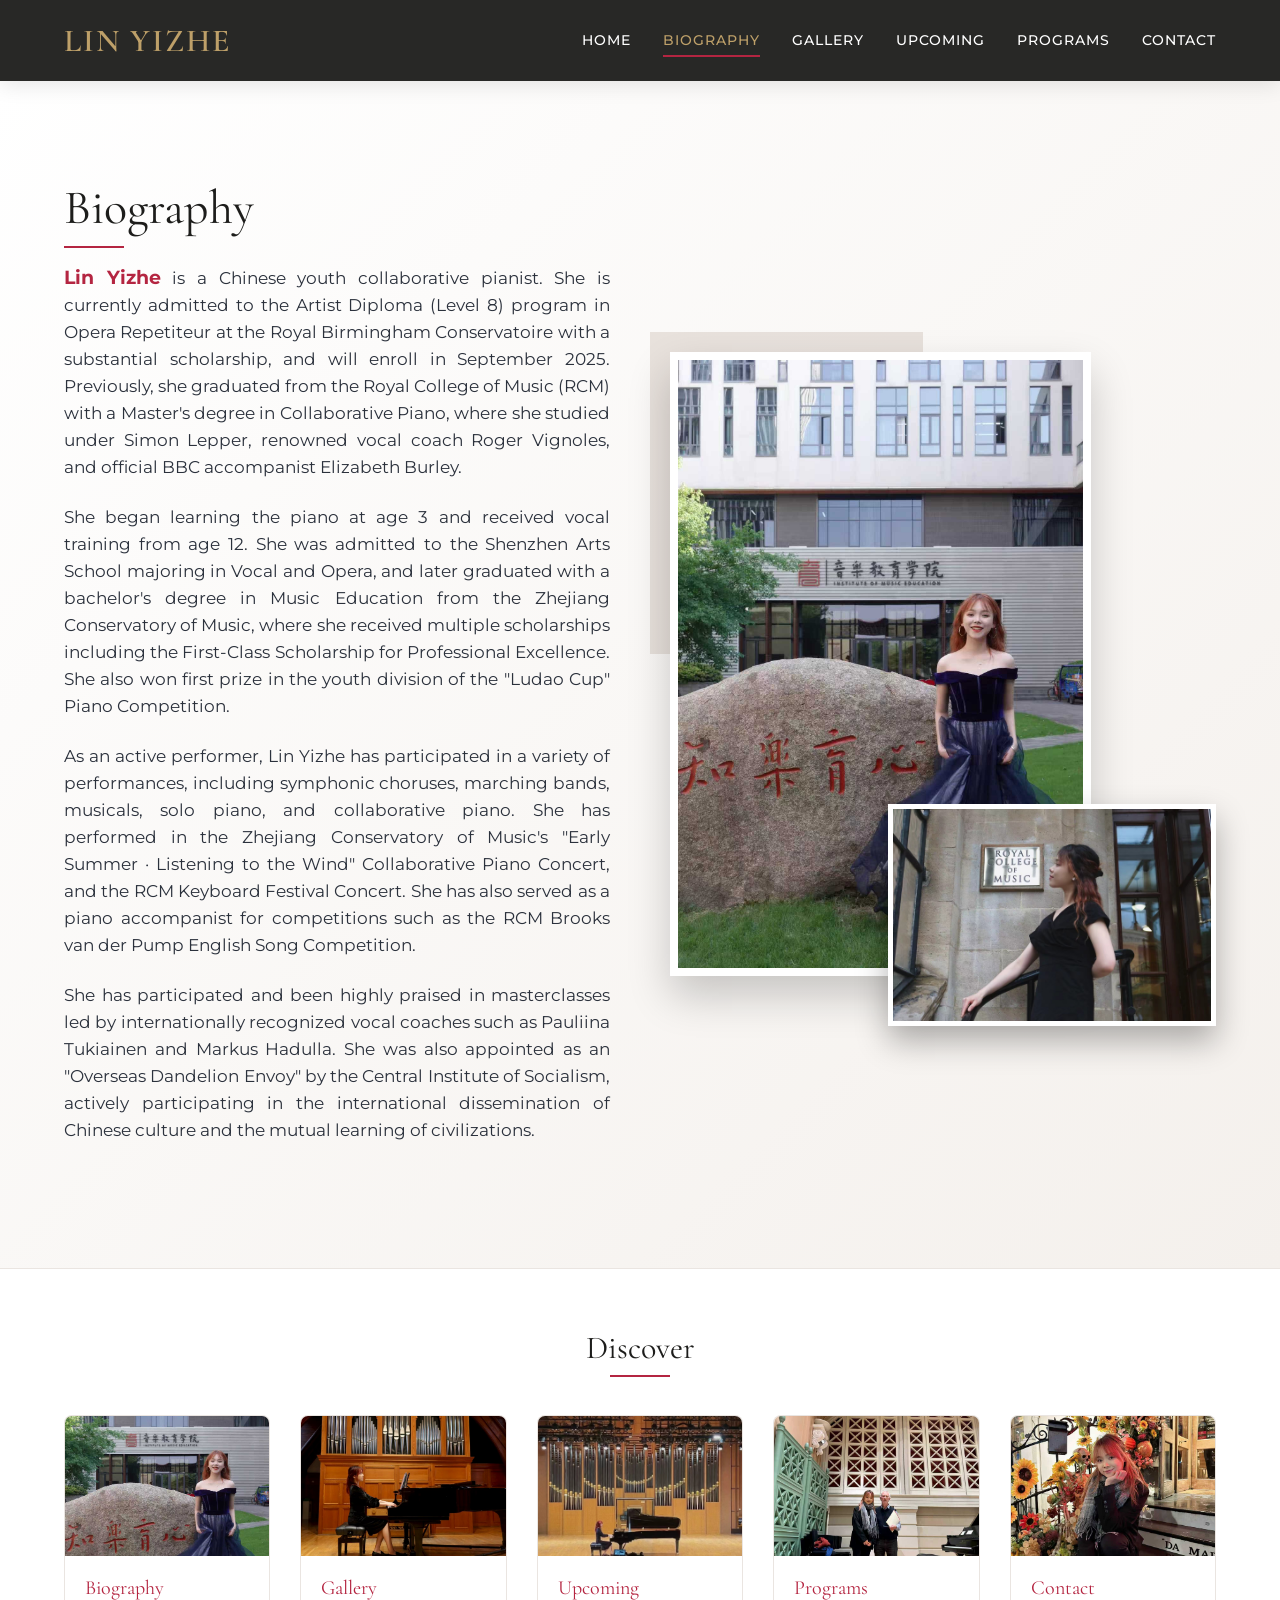
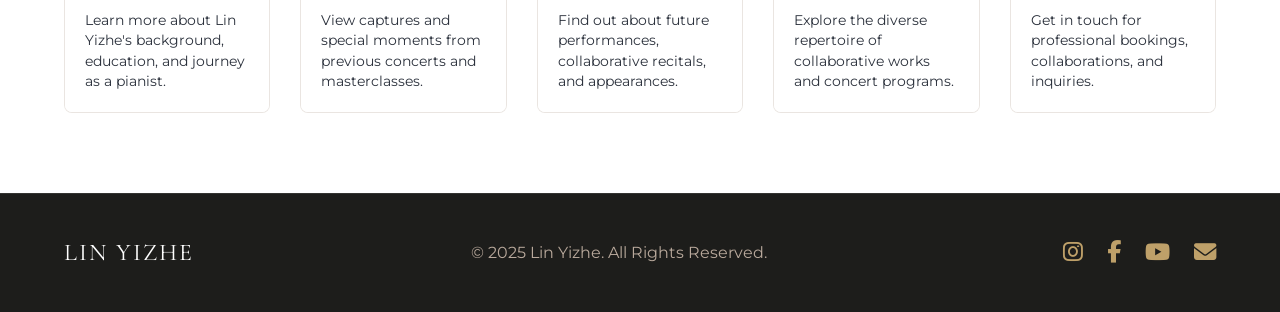
==== biography.html @ 8256c959 "Initial commit" ====
<!DOCTYPE html>
<html lang="en">
<head>
    <meta charset="UTF-8">
    <meta name="viewport" content="width=device-width, initial-scale=1.0">
    <meta name="description" content="Lin Yizhe is a Collaborative Pianist and Opera Repetiteur.">
    <title>Lin Yizhe | Collaborative Pianist</title>
    <!-- Fonts and Icons -->
    <link rel="preconnect" href="https://fonts.googleapis.com">
    <link rel="preconnect" href="https://fonts.gstatic.com" crossorigin>
    <link href="https://fonts.googleapis.com/css2?family=Cormorant+Garamond:ital,wght@0,300;0,400;0,600;1,400&family=Montserrat:wght@300;400;500&display=swap" rel="stylesheet">
    <link rel="stylesheet" href="https://cdnjs.cloudflare.com/ajax/libs/font-awesome/6.4.0/css/all.min.css">
    <link rel="stylesheet" href="style.css">
</head>
<body>

    <!-- Sticky Navigation -->
    <header id="header" class="header">
        <div class="nav-container">
            <a href="index.html" class="logo">Lin Yizhe</a>
            <nav class="nav-links">
                <a href="index.html">Home</a>
                <a href="biography.html">Biography</a>
                <a href="gallery.html">Gallery</a>
                <a href="upcoming.html">Upcoming</a>
                <a href="programs.html">Programs</a>
                <a href="contact.html">Contact</a>
            </nav>
            <div class="hamburger">
                <span></span>
                <span></span>
                <span></span>
            </div>
        </div>
    </header>

<main style="min-height: calc(100vh - 100px); padding-top: 80px;">
    <!-- Biography Section -->
    <section id="biography" class="biography">
        <div class="container section-grid">
            <div class="content-left fade-in-left">
                <h2 class="section-title">Biography</h2>
                <div class="bio-text">
                    <p><strong>Lin Yizhe</strong> is a Chinese youth collaborative pianist. She is currently admitted to the Artist Diploma (Level 8) program in Opera Repetiteur at the Royal Birmingham Conservatoire with a substantial scholarship, and will enroll in September 2025. Previously, she graduated from the Royal College of Music (RCM) with a Master's degree in Collaborative Piano, where she studied under Simon Lepper, renowned vocal coach Roger Vignoles, and official BBC accompanist Elizabeth Burley.</p>
                    
                    <p>She began learning the piano at age 3 and received vocal training from age 12. She was admitted to the Shenzhen Arts School majoring in Vocal and Opera, and later graduated with a bachelor's degree in Music Education from the Zhejiang Conservatory of Music, where she received multiple scholarships including the First-Class Scholarship for Professional Excellence. She also won first prize in the youth division of the "Ludao Cup" Piano Competition.</p>

                    <p>As an active performer, Lin Yizhe has participated in a variety of performances, including symphonic choruses, marching bands, musicals, solo piano, and collaborative piano. She has performed in the Zhejiang Conservatory of Music's "Early Summer · Listening to the Wind" Collaborative Piano Concert, and the RCM Keyboard Festival Concert. She has also served as a piano accompanist for competitions such as the RCM Brooks van der Pump English Song Competition.</p>
                    
                    <p>She has participated and been highly praised in masterclasses led by internationally recognized vocal coaches such as Pauliina Tukiainen and Markus Hadulla. She was also appointed as an "Overseas Dandelion Envoy" by the Central Institute of Socialism, actively participating in the international dissemination of Chinese culture and the mutual learning of civilizations.</p>
                </div>
            </div>
            <div class="image-right fade-in-right">
                <div class="image-wrapper">
                    <!-- Overlapping image effect -->
                    <img src="pic_01/Day_01.jpg" alt="Lin Yizhe Portrait" class="primary-img">
                    <img src="pic_01/Day_02.jpg" alt="Lin Yizhe Portrait Secondary" class="secondary-img">
                    <div class="accent-box"></div>
                </div>
            </div>
        </div>
    </section>

    <!-- Explore More Section (Rich Cards) -->
    <section class="explore-more">
        <div class="container">
            <h3 class="section-title centered" style="font-size: 2rem; margin-bottom: 3rem;">Discover</h3>
            <div class="explore-grid rich">
                <a href="biography.html" class="rich-card">
                    <div class="rich-img" style="background-image: url('pic_01/Day_01.jpg'); background-position: center center;"></div>
                    <div class="rich-content">
                        <h4>Biography</h4>
                        <p>Learn more about Lin Yizhe's background, education, and journey as a pianist.</p>
                    </div>
                </a>
                <a href="gallery.html" class="rich-card">
                    <div class="rich-img" style="background-image: url('pic_01/con_00.jpg');"></div>
                    <div class="rich-content">
                        <h4>Gallery</h4>
                        <p>View captures and special moments from previous concerts and masterclasses.</p>
                    </div>
                </a>
                <a href="upcoming.html" class="rich-card">
                    <div class="rich-img" style="background-image: url('pic_01/con_01.jpg');"></div>
                    <div class="rich-content">
                        <h4>Upcoming</h4>
                        <p>Find out about future performances, collaborative recitals, and appearances.</p>
                    </div>
                </a>
                <a href="programs.html" class="rich-card">
                    <div class="rich-img" style="background-image: url('pic_01/Day_03.jpg'); background-position: center center;"></div>
                    <div class="rich-content">
                        <h4>Programs</h4>
                        <p>Explore the diverse repertoire of collaborative works and concert programs.</p>
                    </div>
                </a>
                <a href="contact.html" class="rich-card">
                    <div class="rich-img" style="background-image: url('pic_01/Day_04.jpg'); background-position: center center;"></div>
                    <div class="rich-content">
                        <h4>Contact</h4>
                        <p>Get in touch for professional bookings, collaborations, and inquiries.</p>
                    </div>
                </a>
            </div>
        </div>
    </section>
</main>
    <footer class="footer">
        <div class="container">
            <div class="footer-content">
                <div class="brand">Lin Yizhe</div>
                <div class="copyright">&copy; 2025 Lin Yizhe. All Rights Reserved.</div>
                <div class="socials">
                    <a href="#" target="_blank" aria-label="Instagram"><i class="fab fa-instagram"></i></a>
                    <a href="#" target="_blank" aria-label="Facebook"><i class="fab fa-facebook-f"></i></a>
                    <a href="#" target="_blank" aria-label="YouTube"><i class="fab fa-youtube"></i></a>
                    <a href="mailto:13651405618@163.com" aria-label="Email"><i class="fas fa-envelope"></i></a>
                </div>
            </div>
        </div>
    </footer>

    <script src="script.js"></script>
</body>
</html>
---- style.css ----
/* ==========================================================================
   CSS Variables & Custom Properties containing requested colors
   ========================================================================== */
:root {
    --color-black: #1d1d1b;
    --color-white: #ffffff;
    --color-crimson: #b42541;
    --color-warm-grey: #b9a99c;
    --color-blue-grey: #2b313c;
    --color-gold: #bea069;
    --color-dark-crimson: #632725;

    --font-heading: 'Cormorant Garamond', serif;
    --font-body: 'Montserrat', sans-serif;

    --transition-slow: 0.8s cubic-bezier(0.25, 1, 0.5, 1);
    --transition-medium: 0.4s ease-out;
}

/* ==========================================================================
   Base Styles
   ========================================================================== */
* {
    margin: 0;
    padding: 0;
    box-sizing: border-box;
}

html {
    scroll-behavior: smooth;
    font-size: 16px;
}

body {
    font-family: var(--font-body);
    color: var(--color-black);
    background-color: var(--color-white);
    /* Subtle gradient for white area as requested */
    background: linear-gradient(135deg, rgba(255, 255, 255, 1) 0%, rgba(245, 243, 240, 1) 100%);
    line-height: 1.6;
    overflow-x: hidden;
}

h1,
h2,
h3,
h4,
h5,
h6 {
    font-family: var(--font-heading);
    font-weight: 400;
    line-height: 1.2;
}

a {
    text-decoration: none;
    color: inherit;
    transition: color var(--transition-medium);
}

.container {
    width: 90%;
    max-width: 1200px;
    margin: 0 auto;
}

section {
    padding: 100px 0;
}

.section-title {
    font-size: 3rem;
    margin-bottom: 1.5rem;
    color: var(--color-black);
    position: relative;
    display: inline-block;
}

.section-title::after {
    content: '';
    position: absolute;
    bottom: -10px;
    left: 0;
    width: 60px;
    height: 2px;
    background-color: var(--color-crimson);
}

.section-title.centered {
    text-align: center;
    display: block;
}

.section-title.centered::after {
    left: 50%;
    transform: translateX(-50%);
}

.section-subtitle {
    text-align: center;
    font-family: var(--font-heading);
    font-style: italic;
    color: var(--color-warm-grey);
    font-size: 1.5rem;
    margin-bottom: 3rem;
}

/* ==========================================================================
   Header and Navigation
   ========================================================================== */
.header {
    position: fixed;
    top: 0;
    left: 0;
    width: 100%;
    z-index: 1000;
    transition: background-color var(--transition-medium), padding var(--transition-medium);
    padding: 30px 0;
    background-color: transparent;
}

.header.scrolled {
    background-color: rgba(29, 29, 27, 0.95);
    padding: 15px 0;
    box-shadow: 0 4px 20px rgba(0, 0, 0, 0.1);
}

.nav-container {
    display: flex;
    justify-content: space-between;
    align-items: center;
    width: 90%;
    max-width: 1200px;
    margin: 0 auto;
}

.logo {
    font-family: var(--font-heading);
    font-size: 2rem;
    color: var(--color-white);
    letter-spacing: 2px;
    text-transform: uppercase;
    font-weight: 600;
}

.header.scrolled .logo {
    color: var(--color-gold);
}

.nav-links {
    display: flex;
    gap: 2rem;
}

.nav-links a {
    color: var(--color-white);
    font-size: 0.9rem;
    text-transform: uppercase;
    letter-spacing: 1px;
    font-weight: 500;
    position: relative;
}

.header.scrolled .nav-links a {
    color: var(--color-white);
}

.nav-links a::after {
    content: '';
    position: absolute;
    bottom: -5px;
    left: 0;
    width: 0;
    height: 1px;
    background-color: var(--color-gold);
    transition: width 0.3s ease;
}

.nav-links a:hover::after,
.nav-links a.active::after {
    width: 100%;
}

.header.scrolled .nav-links a.active {
    color: var(--color-gold);
}

.nav-links a.active {
    color: var(--color-gold);
}

.nav-links a.active::after {
    background-color: var(--color-crimson);
    height: 2px;
}

.hamburger {
    display: none;
    flex-direction: column;
    gap: 5px;
    cursor: pointer;
}

.hamburger span {
    width: 25px;
    height: 2px;
    background-color: var(--color-white);
    transition: 0.3s;
}

@media (max-width: 768px) {
    .nav-links {
        position: fixed;
        top: 0;
        right: -100%;
        width: 100%;
        height: 100vh;
        background-color: var(--color-black);
        flex-direction: column;
        justify-content: center;
        align-items: center;
        transition: right var(--transition-medium);
    }

    .nav-links.active {
        right: 0;
    }

    .hamburger {
        display: flex;
        z-index: 1001;
    }

    .hamburger.active span:nth-child(1) {
        transform: rotate(45deg) translate(5px, 5px);
    }

    .hamburger.active span:nth-child(2) {
        opacity: 0;
    }

    .hamburger.active span:nth-child(3) {
        transform: rotate(-45deg) translate(5px, -5px);
    }
}

/* ==========================================================================
   Hero Section
   ========================================================================== */
.hero {
    height: 100vh;
    display: flex;
    align-items: center;
    justify-content: center;
    position: relative;
    overflow: hidden;
    padding: 0;
}

.hero-background {
    position: absolute;
    top: 0;
    left: 0;
    width: 100%;
    height: 100%;
    background-image: url('pic_01/main_01.jpg');
    background-size: cover;
    background-position: center 20%;
    filter: brightness(0.7) contrast(1.1);
    z-index: 1;
    transform: scale(1.05);
    /* for subtle parallax potential */
}

/* Piano Key aesthetic overlay */
.piano-overlay {
    position: absolute;
    top: 0;
    left: 0;
    width: 100%;
    height: 100%;
    z-index: 2;
    display: flex;
    opacity: 0.15;
    background: linear-gradient(to right, rgba(29, 29, 27, 0.8), rgba(99, 39, 37, 0.3), rgba(29, 29, 27, 0.9));
}

.piano-overlay .key {
    flex: 1;
    border-right: 1px solid var(--color-white);
}

.piano-overlay .key:nth-child(even) {
    background: linear-gradient(to bottom, transparent 60%, rgba(255, 255, 255, 1) 100%);
    opacity: 0.1;
}

.hero-content {
    position: relative;
    z-index: 3;
    text-align: center;
    color: var(--color-white);
}

.hero-content .title {
    font-size: 5rem;
    letter-spacing: 5px;
    margin-bottom: 10px;
    text-transform: uppercase;
    text-shadow: 2px 2px 10px rgba(0, 0, 0, 0.5);
}

.hero-content .subtitle {
    font-size: 1.5rem;
    font-weight: 300;
    letter-spacing: 2px;
    margin-bottom: 40px;
    color: var(--color-warm-grey);
}

.cta-button {
    display: inline-block;
    padding: 15px 40px;
    border: 1px solid var(--color-gold);
    color: var(--color-gold);
    text-transform: uppercase;
    letter-spacing: 2px;
    font-size: 0.9rem;
    transition: all var(--transition-medium);
    background: transparent;
    backdrop-filter: blur(5px);
}

.cta-button:hover {
    background: var(--color-gold);
    color: var(--color-black);
}

/* ==========================================================================
   Biography Section
   ========================================================================== */
.biography {
    background: linear-gradient(135deg, var(--color-white) 0%, #f4f0ec 100%);
}

.section-grid {
    display: grid;
    grid-template-columns: 1fr 1fr;
    gap: 60px;
    align-items: center;
}

.bio-text {
    font-size: 1.05rem;
    color: var(--color-blue-grey);
}

.bio-text p {
    margin-bottom: 1.5rem;
    text-align: justify;
}

.bio-text p strong {
    color: var(--color-crimson);
    font-size: 1.2rem;
}

.image-right {
    position: relative;
}

.image-wrapper {
    position: relative;
    padding-bottom: 20px;
    padding-right: 20px;
}

.primary-img {
    width: 80%;
    height: auto;
    display: block;
    box-shadow: 0 20px 40px rgba(0, 0, 0, 0.2);
    position: relative;
    z-index: 2;
    border: 8px solid var(--color-white);
}

.secondary-img {
    width: 60%;
    position: absolute;
    bottom: -30px;
    right: 0;
    box-shadow: 0 15px 30px rgba(0, 0, 0, 0.3);
    z-index: 3;
    border: 5px solid var(--color-white);
}

.accent-box {
    position: absolute;
    top: -20px;
    left: -20px;
    width: 50%;
    height: 50%;
    background-color: var(--color-warm-grey);
    opacity: 0.3;
    z-index: 1;
}

@media (max-width: 900px) {
    .section-grid {
        grid-template-columns: 1fr;
    }

    .image-wrapper {
        margin-top: 40px;
    }

    .hero-content .title {
        font-size: 3.5rem;
    }
}

/* ==========================================================================
   Programs Section
   ========================================================================== */
.programs {
    background-color: var(--color-white);
}

.programs-grid {
    display: grid;
    grid-template-columns: repeat(auto-fit, minmax(280px, 1fr));
    gap: 30px;
    margin-top: 40px;
}

.program-card {
    background: #fbfbfb;
    border: 1px solid rgba(185, 169, 156, 0.5);
    padding: 30px;
    border-radius: 6px;
    transition: transform var(--transition-medium), box-shadow var(--transition-medium);
}

.program-card:hover {
    transform: translateY(-5px);
    box-shadow: 0 10px 30px rgba(185, 169, 156, 0.3);
}

.program-card h3 {
    font-size: 1.5rem;
    color: var(--color-black);
    margin-bottom: 20px;
    padding-bottom: 10px;
    border-bottom: 1px solid var(--color-crimson);
}

.program-card ul {
    list-style: none;
}

.program-card li {
    font-size: 1rem;
    color: var(--color-blue-grey);
    padding: 8px 0;
    border-bottom: 1px solid rgba(0, 0, 0, 0.05);
}

.program-card li:last-child {
    border-bottom: none;
}

/* ==========================================================================
   Upcoming Section
   ========================================================================== */
.upcoming {
    background: linear-gradient(135deg, var(--color-white) 0%, #f4f0ec 100%);
}

.events-list {
    display: flex;
    flex-direction: column;
    gap: 20px;
    margin-top: 40px;
}

.event-item {
    display: flex;
    align-items: center;
    background: var(--color-white);
    padding: 25px 30px;
    border-radius: 6px;
    box-shadow: 0 5px 20px rgba(0, 0, 0, 0.05);
    border-left: 4px solid var(--color-gold);
    transition: transform var(--transition-medium);
}

.event-item:hover {
    transform: translateX(5px);
}

.event-date {
    font-family: var(--font-heading);
    font-size: 1.2rem;
    color: var(--color-crimson);
    font-weight: 600;
    min-width: 120px;
}

.event-details {
    flex: 1;
    padding: 0 20px;
}

.event-details h4 {
    font-size: 1.2rem;
    margin-bottom: 5px;
}

.event-details p {
    color: var(--color-blue-grey);
    font-size: 0.95rem;
}

.cta-button.small {
    padding: 10px 20px;
    font-size: 0.8rem;
}

@media (max-width: 768px) {
    .event-item {
        flex-direction: column;
        align-items: flex-start;
        gap: 15px;
    }

    .event-details {
        padding: 0;
    }
}

/* ==========================================================================
   Gallery Section
   ========================================================================== */
@keyframes dreamyFloat {
    0% {
        background-position: 0% 0%, 100% 100%, 50% 50%, 0% 100%;
    }

    33% {
        background-position: 100% 100%, 0% 0%, 0% 50%, 100% 0%;
    }

    66% {
        background-position: 50% 0%, 50% 100%, 100% 50%, 0% 0%;
    }

    100% {
        background-position: 0% 0%, 100% 100%, 50% 50%, 0% 100%;
    }
}

.gallery-section {
    background: var(--color-white);
    /* Keep the base simple, let the ::before handle the dreaminess */
    color: var(--color-black);
    position: relative;
    z-index: 1;
    overflow: hidden;
    /* Prevent the blurred orbs from spilling out */
}

.gallery-section::before {
    content: '';
    position: absolute;
    top: -20%;
    left: -20%;
    right: -20%;
    bottom: -20%;
    /* Layered radial gradients representing diffuse glowing 'orbs' */
    background-image:
        radial-gradient(circle at center, rgba(185, 169, 156, 0.4) 0%, transparent 50%),
        radial-gradient(circle at center, rgba(180, 37, 65, 0.12) 0%, transparent 60%),
        radial-gradient(circle at center, rgba(190, 160, 105, 0.2) 0%, transparent 55%),
        radial-gradient(circle at center, rgba(43, 49, 60, 0.08) 0%, transparent 65%);
    background-size: 150% 150%, 120% 120%, 180% 180%, 100% 100%;
    background-repeat: no-repeat;
    filter: blur(60px);
    /* The massive blur creates the 'dreamy' cinematic haze */
    z-index: -1;
    pointer-events: none;
}

.gallery-section .section-title {
    color: var(--color-crimson);
}

.gallery-section .section-title::after {
    background-color: var(--color-gold);
}

.gallery-section .section-subtitle {
    color: var(--color-dark-crimson);
}

.masonry-gallery {
    display: grid;
    grid-template-columns: repeat(auto-fill, minmax(300px, 1fr));
    grid-auto-rows: 250px;
    gap: 20px;
    padding-top: 20px;
}

.gallery-item {
    position: relative;
    overflow: hidden;
    border-radius: 8px;
    /* Soften the corners */
    cursor: pointer;
    background-color: var(--color-white);
    /* Soften photo integration with the background using matching shadow */
    box-shadow: 0 10px 25px rgba(185, 169, 156, 0.4), 0 5px 15px rgba(180, 37, 65, 0.05);
    border: 1px solid rgba(185, 169, 156, 0.3);
    display: flex;
    flex-direction: column;
}

.gallery-item img {
    width: 100%;
    flex: 1;
    min-height: 0;
    object-fit: cover;
    transition: transform var(--transition-slow), opacity var(--transition-medium);
    opacity: 0.9;
    /* Slight opacity mix with background */
}

.gallery-item.large {
    grid-row: span 2;
}

.gallery-item.wide {
    grid-column: span 2;
}

.gallery-item .overlay {
    position: absolute;
    top: 0;
    left: 0;
    width: 100%;
    bottom: 40px;
    /* Leave space for caption */
    background: linear-gradient(to top, rgba(180, 37, 65, 0.3) 0%, transparent 70%);
    opacity: 0;
    transition: opacity var(--transition-medium);
    pointer-events: none;
}

.gallery-item .caption {
    height: 40px;
    background-color: var(--color-white);
    display: flex;
    align-items: center;
    justify-content: center;
    text-align: center;
    font-size: 0.8rem;
    color: var(--color-blue-grey);
    text-transform: uppercase;
    letter-spacing: 1px;
    padding: 0 10px;
}

.gallery-item:hover img {
    transform: scale(1.05);
    opacity: 1;
}

.gallery-item:hover .overlay {
    opacity: 1;
}

@media (max-width: 768px) {
    .gallery-item.wide {
        grid-column: span 1;
    }
}

/* ==========================================================================
   Contact Section
   ========================================================================== */
.contact {
    background-color: var(--color-warm-grey);
    position: relative;
    text-align: center;
}

.contact::before {
    content: '';
    position: absolute;
    top: 0;
    left: 0;
    width: 100%;
    height: 10px;
    background: linear-gradient(to right, var(--color-crimson), var(--color-dark-crimson), var(--color-gold));
}

.contact-box {
    max-width: 600px;
    margin: 0 auto;
    background-color: var(--color-white);
    padding: 50px;
    border-radius: 8px;
    box-shadow: 0 10px 40px rgba(0, 0, 0, 0.1);
}

.contact-box h2 {
    font-size: 2.5rem;
    margin-bottom: 10px;
}

.contact-box p {
    color: var(--color-blue-grey);
    margin-bottom: 30px;
}

.contact-form {
    display: none;
    /* Just completely disabled the strict form layout as it's been removed */
}

.email-display {
    font-size: 1.25rem;
    color: var(--color-crimson);
    font-weight: 600;
    margin-top: 15px;
    letter-spacing: 1px;
}

.direct-mail-btn {
    display: inline-block;
    margin-top: 20px;
    padding: 15px 40px;
    text-decoration: none;
    border-radius: 4px;
}

.contact-socials-list {
    margin-top: 40px;
    display: flex;
    flex-direction: column;
    align-items: center;
    gap: 15px;
}

.social-row {
    display: flex;
    align-items: center;
    justify-content: flex-start;
    width: 200px;
    padding: 12px 25px;
    border-radius: 30px;
    background-color: transparent;
    color: var(--color-blue-grey);
    font-size: 1rem;
    transition: all var(--transition-medium);
    border: 1px solid rgba(185, 169, 156, 0.3);
}

.social-row i {
    font-size: 1.25rem;
    width: 30px;
    text-align: center;
    margin-right: 15px;
}

.social-row span {
    font-family: var(--font-body);
    font-weight: 500;
    letter-spacing: 1px;
}

.social-row:hover {
    background-color: var(--color-crimson);
    color: var(--color-white);
    transform: translateY(-3px);
    border-color: var(--color-crimson);
    box-shadow: 0 8px 20px rgba(180, 37, 65, 0.15);
}

.submit-btn {
    padding: 15px;
    background-color: var(--color-black);
    color: var(--color-white);
    border: none;
    cursor: pointer;
    font-size: 1rem;
    text-transform: uppercase;
    letter-spacing: 2px;
    transition: background-color var(--transition-medium);
}

.submit-btn:hover {
    background-color: var(--color-crimson);
}

/* ==========================================================================
   Footer
   ========================================================================== */
.footer {
    background-color: var(--color-black);
    color: var(--color-warm-grey);
    padding: 40px 0;
    border-top: 1px solid rgba(255, 255, 255, 0.1);
}

.footer-content {
    display: flex;
    justify-content: space-between;
    align-items: center;
    flex-wrap: wrap;
    gap: 20px;
}

.footer .brand {
    font-family: var(--font-heading);
    font-size: 1.5rem;
    color: var(--color-white);
    text-transform: uppercase;
    letter-spacing: 2px;
}

.footer .socials a {
    margin-left: 20px;
    color: var(--color-gold);
    font-size: 1.4rem;
    transition: color var(--transition-medium), transform var(--transition-medium);
    display: inline-block;
}

.footer .socials a:hover {
    color: var(--color-white);
    transform: translateY(-3px);
}

@media (max-width: 768px) {
    .footer-content {
        flex-direction: column;
        text-align: center;
    }

    .footer .socials a {
        margin: 0 10px;
    }
}

/* ==========================================================================
   Animations
   ========================================================================== */
.fade-in-up {
    opacity: 0;
    transform: translateY(40px);
    transition: opacity var(--transition-slow), transform var(--transition-slow);
}

.fade-in-left {
    opacity: 0;
    transform: translateX(-40px);
    transition: opacity var(--transition-slow), transform var(--transition-slow);
}

.fade-in-right {
    opacity: 0;
    transform: translateX(40px);
    transition: opacity var(--transition-slow), transform var(--transition-slow);
}

.fade-in-up.visible,
.fade-in-left.visible,
.fade-in-right.visible {
    opacity: 1;
    transform: translate(0);
}

.delay-1 {
    transition-delay: 0.2s;
}


/* ==========================================================================
   Explore More (Quick Links Card Grid)
   ========================================================================== */
.explore-more {
    background-color: var(--color-white);
    padding: 60px 0 80px 0;
    border-top: 1px solid rgba(185, 169, 156, 0.3);
}

.explore-grid {
    display: flex;
    flex-wrap: wrap;
    gap: 20px;
    justify-content: center;
}

.explore-card {
    flex: 1 1 160px;
    max-width: 200px;
    display: flex;
    flex-direction: column;
    align-items: center;
    justify-content: center;
    padding: 30px 15px;
    background-color: #fbfbfb;
    border: 1px solid rgba(185, 169, 156, 0.2);
    border-radius: 8px;
    color: var(--color-blue-grey);
    transition: transform var(--transition-medium), box-shadow var(--transition-medium), background-color var(--transition-medium);
}

.explore-card i {
    font-size: 2rem;
    color: var(--color-gold);
    margin-bottom: १५px;
    /* Python literal issue fix -> */
    margin-bottom: 15px;
    transition: color var(--transition-medium), transform var(--transition-medium);
}

.explore-card span {
    font-family: var(--font-body);
    font-weight: 500;
    font-size: 1rem;
    letter-spacing: 1px;
    text-transform: uppercase;
}

.explore-card:hover {
    transform: translateY(-5px);
    box-shadow: 0 10px 30px rgba(185, 169, 156, 0.4);
    background-color: var(--color-crimson);
    color: var(--color-white);
    border-color: var(--color-crimson);
}

.explore-card:hover i {
    color: var(--color-white);
    transform: scale(1.1);
}

/* Rich Explore Cards */
.explore-grid.rich {
    display: grid;
    grid-template-columns: repeat(auto-fit, minmax(200px, 1fr));
    gap: 30px;
}

.rich-card {
    display: flex;
    flex-direction: column;
    background-color: var(--color-white);
    border: 1px solid rgba(185, 169, 156, 0.3);
    border-radius: 8px;
    overflow: hidden;
    text-decoration: none;
    color: var(--color-blue-grey);
    transition: transform var(--transition-medium), box-shadow var(--transition-medium);
}

.rich-card:hover {
    transform: translateY(-8px);
    box-shadow: 0 15px 35px rgba(185, 169, 156, 0.5);
}

.rich-img {
    width: 100%;
    height: 140px;
    background-size: cover;
    background-position: center 20%;
    transition: transform var(--transition-slow);
}

.rich-card:hover .rich-img {
    transform: scale(1.05);
}

.rich-content {
    padding: 20px 20px;
    background-color: var(--color-white);
    position: relative;
    z-index: 2;
    flex: 1;
}

.rich-content h4 {
    font-size: 1.25rem;
    color: var(--color-crimson);
    margin-bottom: 10px;
    font-family: var(--font-heading);
}

.rich-content p {
    font-size: 0.85rem;
    line-height: 1.5;
    color: var(--color-blue-grey);
}
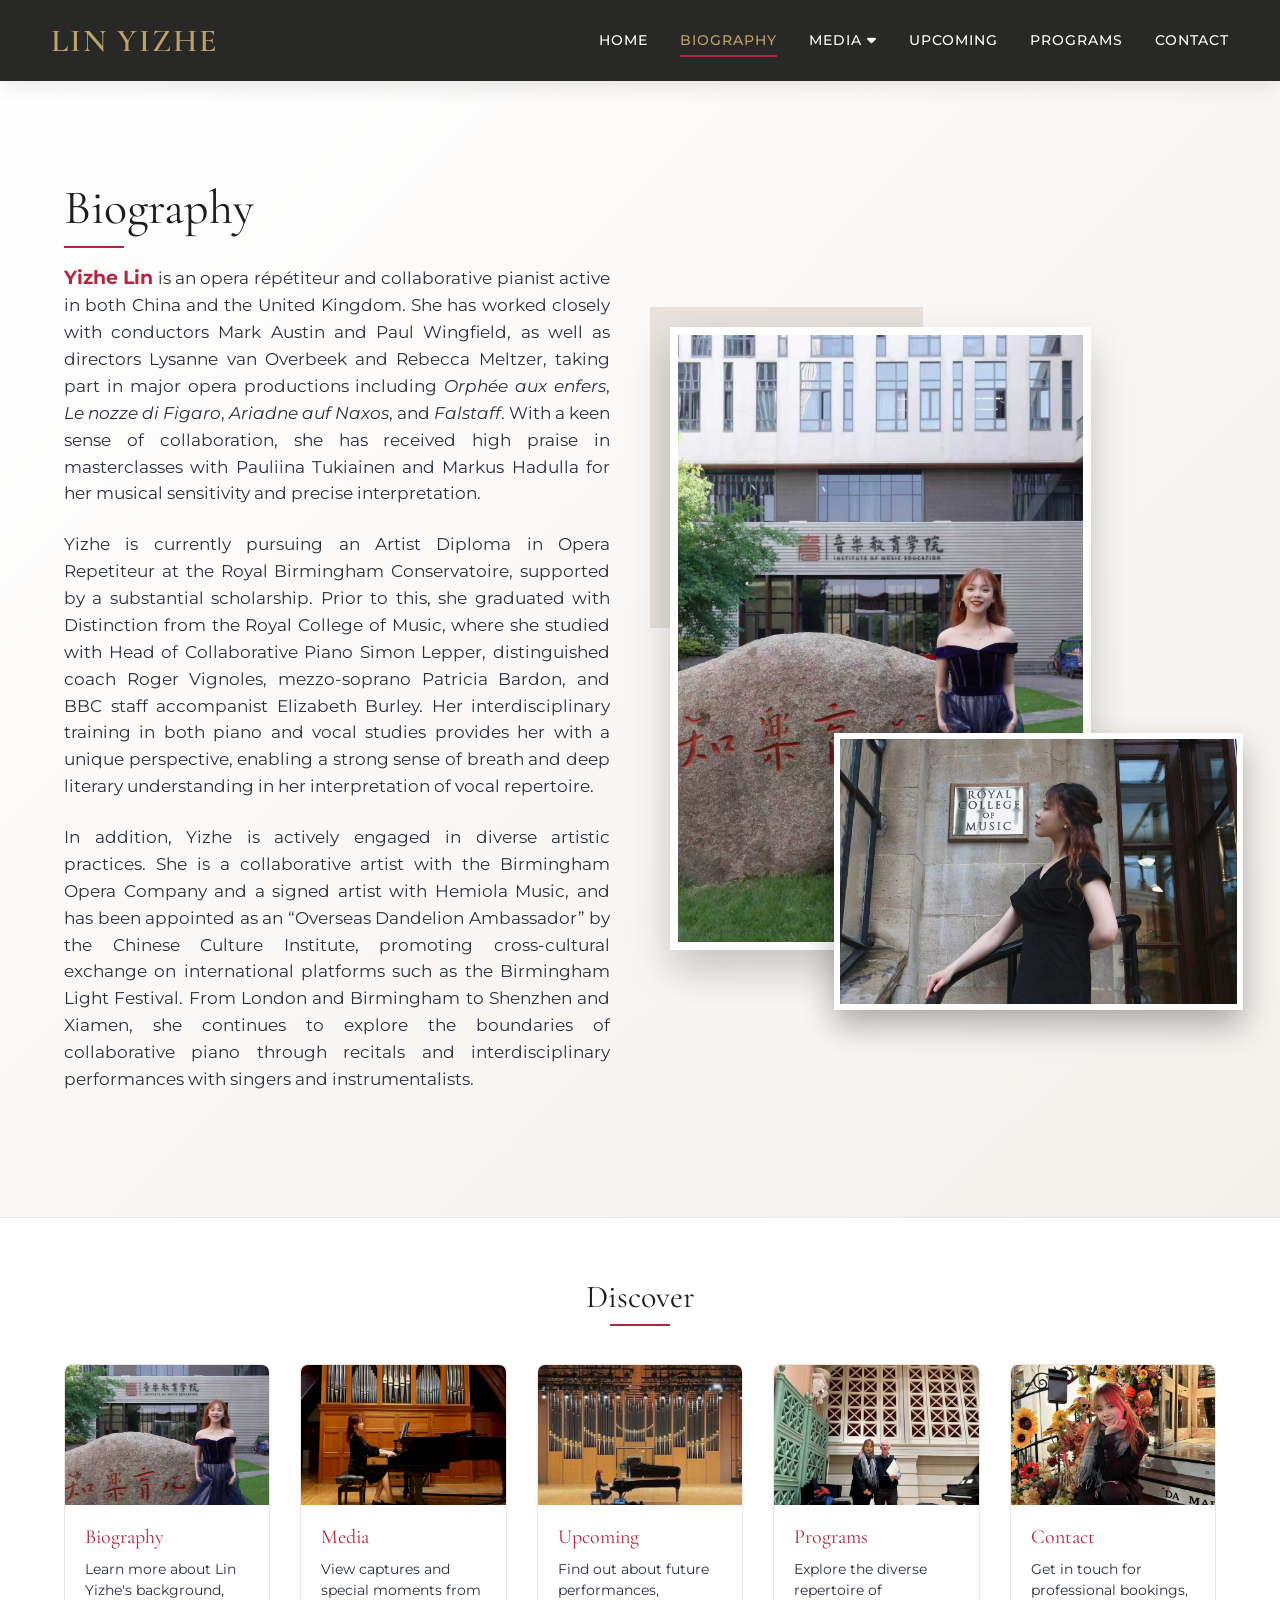
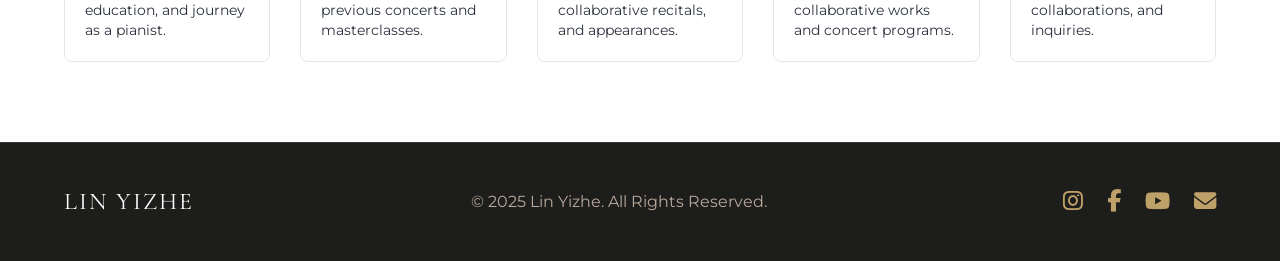
==== commit b4ad7756: "first commit" ====
--- a/biography.html
+++ b/biography.html
@@ -21,7 +21,13 @@
             <nav class="nav-links">
                 <a href="index.html">Home</a>
                 <a href="biography.html">Biography</a>
-                <a href="gallery.html">Gallery</a>
+                <div class="nav-dropdown">
+                    <a href="#" class="dropbtn active-exempt">Media <i class="fas fa-caret-down"></i></a>
+                    <div class="dropdown-content">
+                        <a href="gallery.html">Gallery</a>
+                        <a href="video.html">Video</a>
+                    </div>
+                </div>
                 <a href="upcoming.html">Upcoming</a>
                 <a href="programs.html">Programs</a>
                 <a href="contact.html">Contact</a>
@@ -41,13 +47,11 @@
             <div class="content-left fade-in-left">
                 <h2 class="section-title">Biography</h2>
                 <div class="bio-text">
-                    <p><strong>Lin Yizhe</strong> is a Chinese youth collaborative pianist. She is currently admitted to the Artist Diploma (Level 8) program in Opera Repetiteur at the Royal Birmingham Conservatoire with a substantial scholarship, and will enroll in September 2025. Previously, she graduated from the Royal College of Music (RCM) with a Master's degree in Collaborative Piano, where she studied under Simon Lepper, renowned vocal coach Roger Vignoles, and official BBC accompanist Elizabeth Burley.</p>
-                    
-                    <p>She began learning the piano at age 3 and received vocal training from age 12. She was admitted to the Shenzhen Arts School majoring in Vocal and Opera, and later graduated with a bachelor's degree in Music Education from the Zhejiang Conservatory of Music, where she received multiple scholarships including the First-Class Scholarship for Professional Excellence. She also won first prize in the youth division of the "Ludao Cup" Piano Competition.</p>
+                    <p><strong>Yizhe Lin</strong> is an opera répétiteur and collaborative pianist active in both China and the United Kingdom. She has worked closely with conductors Mark Austin and Paul Wingfield, as well as directors Lysanne van Overbeek and Rebecca Meltzer, taking part in major opera productions including <em>Orphée aux enfers</em>, <em>Le nozze di Figaro</em>, <em>Ariadne auf Naxos</em>, and <em>Falstaff</em>. With a keen sense of collaboration, she has received high praise in masterclasses with Pauliina Tukiainen and Markus Hadulla for her musical sensitivity and precise interpretation.</p>
 
-                    <p>As an active performer, Lin Yizhe has participated in a variety of performances, including symphonic choruses, marching bands, musicals, solo piano, and collaborative piano. She has performed in the Zhejiang Conservatory of Music's "Early Summer · Listening to the Wind" Collaborative Piano Concert, and the RCM Keyboard Festival Concert. She has also served as a piano accompanist for competitions such as the RCM Brooks van der Pump English Song Competition.</p>
-                    
-                    <p>She has participated and been highly praised in masterclasses led by internationally recognized vocal coaches such as Pauliina Tukiainen and Markus Hadulla. She was also appointed as an "Overseas Dandelion Envoy" by the Central Institute of Socialism, actively participating in the international dissemination of Chinese culture and the mutual learning of civilizations.</p>
+                    <p>Yizhe is currently pursuing an Artist Diploma in Opera Repetiteur at the Royal Birmingham Conservatoire, supported by a substantial scholarship. Prior to this, she graduated with Distinction from the Royal College of Music, where she studied with Head of Collaborative Piano Simon Lepper, distinguished coach Roger Vignoles, mezzo-soprano Patricia Bardon, and BBC staff accompanist Elizabeth Burley. Her interdisciplinary training in both piano and vocal studies provides her with a unique perspective, enabling a strong sense of breath and deep literary understanding in her interpretation of vocal repertoire.</p>
+
+                    <p>In addition, Yizhe is actively engaged in diverse artistic practices. She is a collaborative artist with the Birmingham Opera Company and a signed artist with Hemiola Music, and has been appointed as an “Overseas Dandelion Ambassador” by the Chinese Culture Institute, promoting cross-cultural exchange on international platforms such as the Birmingham Light Festival. From London and Birmingham to Shenzhen and Xiamen, she continues to explore the boundaries of collaborative piano through recitals and interdisciplinary performances with singers and instrumentalists.</p>
                 </div>
             </div>
             <div class="image-right fade-in-right">
@@ -76,7 +80,7 @@
                 <a href="gallery.html" class="rich-card">
                     <div class="rich-img" style="background-image: url('pic_01/con_00.jpg');"></div>
                     <div class="rich-content">
-                        <h4>Gallery</h4>
+                        <h4>Media</h4>
                         <p>View captures and special moments from previous concerts and masterclasses.</p>
                     </div>
                 </a>
@@ -120,6 +124,13 @@
         </div>
     </footer>
 
+    
+    <!-- Lightbox Modal -->
+    <div id="lightbox" class="lightbox">
+        <span class="lightbox-close">&times;</span>
+        <div class="lightbox-content" id="lightbox-content"></div>
+    </div>
+
     <script src="script.js"></script>
 </body>
 </html>
--- a/style.css
+++ b/style.css
@@ -129,8 +129,9 @@
     display: flex;
     justify-content: space-between;
     align-items: center;
-    width: 90%;
-    max-width: 1200px;
+    width: 92%;
+    max-width: 1800px;
+    /* allow it to stretch very wide on large screens */
     margin: 0 auto;
 }
 
@@ -315,7 +316,8 @@
     font-weight: 300;
     letter-spacing: 2px;
     margin-bottom: 40px;
-    color: var(--color-warm-grey);
+    color: var(--color-white);
+    text-shadow: 1px 1px 5px rgba(0, 0, 0, 0.5);
 }
 
 .cta-button {
@@ -386,13 +388,13 @@
 }
 
 .secondary-img {
-    width: 60%;
+    width: 75%;
     position: absolute;
-    bottom: -30px;
-    right: 0;
+    bottom: -40px;
+    right: -5%;
     box-shadow: 0 15px 30px rgba(0, 0, 0, 0.3);
     z-index: 3;
-    border: 5px solid var(--color-white);
+    border: 6px solid var(--color-white);
 }
 
 .accent-box {
@@ -603,6 +605,8 @@
     color: var(--color-dark-crimson);
 }
 
+
+
 .masonry-gallery {
     display: grid;
     grid-template-columns: repeat(auto-fill, minmax(300px, 1fr));
@@ -1002,4 +1006,435 @@
     font-size: 0.85rem;
     line-height: 1.5;
     color: var(--color-blue-grey);
+}
+
+/* ==========================================================================
+   Lightbox / Modal Styles & Media Items
+   ========================================================================== */
+.lightbox {
+    display: none;
+    position: fixed;
+    z-index: 2000;
+    left: 0;
+    top: 0;
+    width: 100%;
+    height: 100%;
+    background-color: rgba(0, 0, 0, 0.95);
+    align-items: center;
+    justify-content: center;
+    opacity: 0;
+    transition: opacity 0.3s ease;
+}
+
+.lightbox.show {
+    display: flex;
+    opacity: 1;
+}
+
+.lightbox-content {
+    position: relative;
+    border-radius: 4px;
+    overflow: hidden;
+    box-shadow: 0 0 40px rgba(0, 0, 0, 0.5);
+    display: flex;
+    justify-content: center;
+    align-items: center;
+}
+
+.lightbox-content img {
+    max-width: 90vw;
+    max-height: 90vh;
+    display: block;
+    object-fit: contain;
+}
+
+.lightbox-content iframe {
+    width: 80vw;
+    height: 45vw;
+    max-width: 1200px;
+    max-height: 675px;
+    border: none;
+    display: block;
+    background: black;
+}
+
+@media (max-width: 768px) {
+    .lightbox-content iframe {
+        width: 95vw;
+        height: 53.4vw;
+        /* 16:9 */
+    }
+}
+
+.lightbox-close {
+    position: absolute;
+    top: 15px;
+    right: 30px;
+    color: var(--color-white);
+    font-size: 3rem;
+    font-weight: 300;
+    cursor: pointer;
+    transition: color var(--transition-medium);
+    z-index: 2001;
+}
+
+.lightbox-close:hover {
+    color: var(--color-crimson);
+}
+
+.media-thumbnail {
+    cursor: pointer;
+    position: relative;
+}
+
+.play-icon {
+    position: absolute;
+    top: 50%;
+    left: 50%;
+    transform: translate(-50%, -50%);
+    font-size: 2rem;
+    color: rgba(255, 255, 255, 0.9);
+    background: rgba(0, 0, 0, 0.5);
+    border-radius: 50%;
+    width: 60px;
+    height: 60px;
+    display: flex;
+    align-items: center;
+    justify-content: center;
+    transition: all var(--transition-medium);
+    pointer-events: none;
+    z-index: 5;
+    /* icon alignment fix */
+    padding-left: 5px;
+}
+
+.media-thumbnail:hover .play-icon,
+.gallery-item:hover .play-icon {
+    background: var(--color-crimson);
+    transform: translate(-50%, -50%) scale(1.1);
+}
+
+.featured-media-grid {
+    display: grid;
+    grid-template-columns: 1fr 1fr;
+    gap: 30px;
+    margin-bottom: 50px;
+}
+
+@media (max-width: 900px) {
+    .featured-media-grid {
+        grid-template-columns: 1fr;
+    }
+}
+
+.featured-item {
+    border-radius: 8px;
+    overflow: hidden;
+    position: relative;
+    box-shadow: 0 10px 30px rgba(185, 169, 156, 0.3);
+}
+
+.featured-item img {
+    width: 100%;
+    height: 350px;
+    object-fit: cover;
+    display: block;
+    transition: transform var(--transition-slow);
+}
+
+.featured-item:hover img {
+    transform: scale(1.05);
+}
+
+.action-buttons {
+    display: flex;
+    justify-content: center;
+    gap: 20px;
+    margin-top: 20px;
+}
+
+/* ==========================================================================
+   Navigation Dropdown & Gallery Custom Layouts
+   ========================================================================== */
+
+/* Navigation Dropdown Update */
+.nav-dropdown {
+    position: relative;
+    display: flex;
+    align-items: center;
+    height: 100%;
+}
+
+.nav-dropdown .dropbtn {
+    color: var(--color-white);
+    font-size: 0.9rem;
+    text-transform: uppercase;
+    letter-spacing: 1px;
+    font-weight: 500;
+    text-decoration: none;
+    cursor: pointer;
+    background: none;
+    border: none;
+    padding: 0;
+    margin: 0;
+    font-family: inherit;
+    position: relative;
+}
+
+/* dropbtn active/hover line */
+.nav-dropdown .dropbtn::after {
+    content: '';
+    position: absolute;
+    bottom: -5px;
+    left: 0;
+    width: 0;
+    height: 1px;
+    background-color: var(--color-gold);
+    transition: width 0.3s ease;
+}
+
+.nav-dropdown:hover .dropbtn::after {
+    width: 100%;
+}
+
+.dropdown-content {
+    visibility: hidden;
+    opacity: 0;
+    position: absolute;
+    background-color: rgba(15, 15, 15, 0.98);
+    min-width: 140px;
+    box-shadow: 0px 8px 16px 0px rgba(0, 0, 0, 0.5);
+    z-index: 1000;
+    top: 100%;
+    left: 50%;
+    transform: translateX(-50%) translateY(10px);
+    transition: all 0.3s ease;
+    border-radius: 4px;
+    display: flex;
+    flex-direction: column;
+    padding: 10px 0;
+}
+
+.dropdown-content a {
+    color: var(--color-white);
+    padding: 12px 20px;
+    text-decoration: none;
+    display: block;
+    text-align: center;
+    font-size: 0.8rem;
+    letter-spacing: 1px;
+    transition: background-color 0.2s, color 0.2s;
+}
+
+.dropdown-content a:hover {
+    background-color: var(--color-crimson);
+    color: var(--color-white);
+}
+
+.nav-dropdown:hover .dropdown-content {
+    visibility: visible;
+    opacity: 1;
+    transform: translateX(-50%) translateY(0);
+}
+
+/* Mobile fix */
+@media (max-width: 900px) {
+    .nav-dropdown {
+        flex-direction: column;
+        align-items: center;
+    }
+
+    .dropdown-content {
+        position: relative;
+        left: 0;
+        transform: none;
+        box-shadow: none;
+        background-color: transparent;
+        display: none;
+    }
+
+    .nav-dropdown:hover .dropdown-content {
+        display: flex;
+        transform: none;
+    }
+}
+
+/* Gallery Carousel */
+.carousel-section {
+    width: 100%;
+    background-color: #7d7d74;
+    /* Olive color like screenshot */
+    padding: 30px 0 0 0;
+    overflow: hidden;
+    position: relative;
+}
+
+.carousel-header {
+    text-align: right;
+    padding-right: 5%;
+    color: var(--color-white);
+    font-size: 0.85rem;
+    letter-spacing: 1px;
+    margin-bottom: 20px;
+    text-transform: uppercase;
+}
+
+.carousel-wrapper {
+    display: flex;
+    overflow-x: hidden;
+    scroll-behavior: auto; /* Required for continuous JS auto-scroll */
+    gap: 15px;
+    padding-bottom: 20px;
+}
+
+.carousel-item {
+    flex: 0 0 auto;
+    width: auto;
+    height: 55vh;
+    /* Medium portraits */
+    position: relative;
+}
+
+.carousel-item img {
+    width: auto;
+    height: 100%;
+    object-fit: contain;
+    display: block;
+}
+
+.carousel-btn {
+    position: absolute;
+    top: 50%;
+    transform: translateY(-50%);
+    background: rgba(255, 255, 255, 0.8);
+    color: var(--color-black);
+    width: 40px;
+    height: 40px;
+    display: flex;
+    align-items: center;
+    justify-content: center;
+    cursor: pointer;
+    z-index: 10;
+    border: none;
+    font-size: 1.2rem;
+    transition: background 0.3s;
+}
+
+.carousel-btn:hover {
+    background: var(--color-white);
+}
+
+.carousel-btn.left {
+    left: 2%;
+}
+
+.carousel-btn.right {
+    right: 2%;
+}
+
+@media (max-width: 900px) {
+    .carousel-item {
+        width: auto;
+        max-width: 80vw;
+    }
+}
+
+@media (max-width: 600px) {
+    .carousel-item {
+        width: auto;
+        max-width: 100vw;
+    }
+}
+
+/* In Performance - Gallery Grid with Captions Below */
+.performance-section {
+    background-color: #7d7d74;
+    /* Olive green background */
+    padding: 60px 0;
+}
+
+.performance-header {
+    text-align: right;
+    padding-right: 5%;
+    color: var(--color-white);
+    font-size: 0.85rem;
+    letter-spacing: 1px;
+    margin-bottom: 30px;
+    text-transform: uppercase;
+}
+
+.gallery-grid {
+    column-count: 3;
+    column-gap: 20px;
+    padding: 0 5%;
+    max-width: 1400px;
+    margin: 0 auto;
+}
+
+@media (max-width: 768px) {
+    .gallery-grid {
+        column-count: 1;
+    }
+}
+
+.gallery-card {
+    break-inside: avoid;
+    margin-bottom: 30px;
+    cursor: pointer;
+}
+
+.gallery-card img {
+    width: 100%;
+    height: auto;
+    display: block;
+    transition: opacity 0.3s;
+}
+
+.gallery-card:hover img {
+    opacity: 0.9;
+}
+
+.gallery-card .caption-below {
+    color: var(--color-white);
+    font-size: 0.85rem;
+    padding: 10px 0;
+    font-family: var(--font-body);
+}
+
+/* Gallery Hero specific override */
+.gallery-hero {
+    height: 100vh;
+    background-position: center 75%;
+    background-size: cover;
+    display: flex;
+    align-items: flex-start;
+    justify-content: center;
+    padding-top: 20vh;
+    position: relative;
+}
+
+.gallery-hero::before {
+    content: '';
+    position: absolute;
+    top: 0;
+    left: 0;
+    right: 0;
+    bottom: 0;
+    background: linear-gradient(to top, rgba(0, 0, 0, 0.8) 0%, rgba(0, 0, 0, 0) 40%);
+}
+
+.gallery-hero h1 {
+    font-family: 'Great Vibes', cursive, var(--font-heading);
+    /* Or a graceful script font */
+    font-size: 8rem;
+    color: var(--color-white);
+    z-index: 2;
+    text-shadow: 0 5px 15px rgba(0, 0, 0, 0.5);
+    font-weight: 300;
+}
+
+@media (max-width: 768px) {
+    .gallery-hero h1 {
+        font-size: 5rem;
+    }
 }
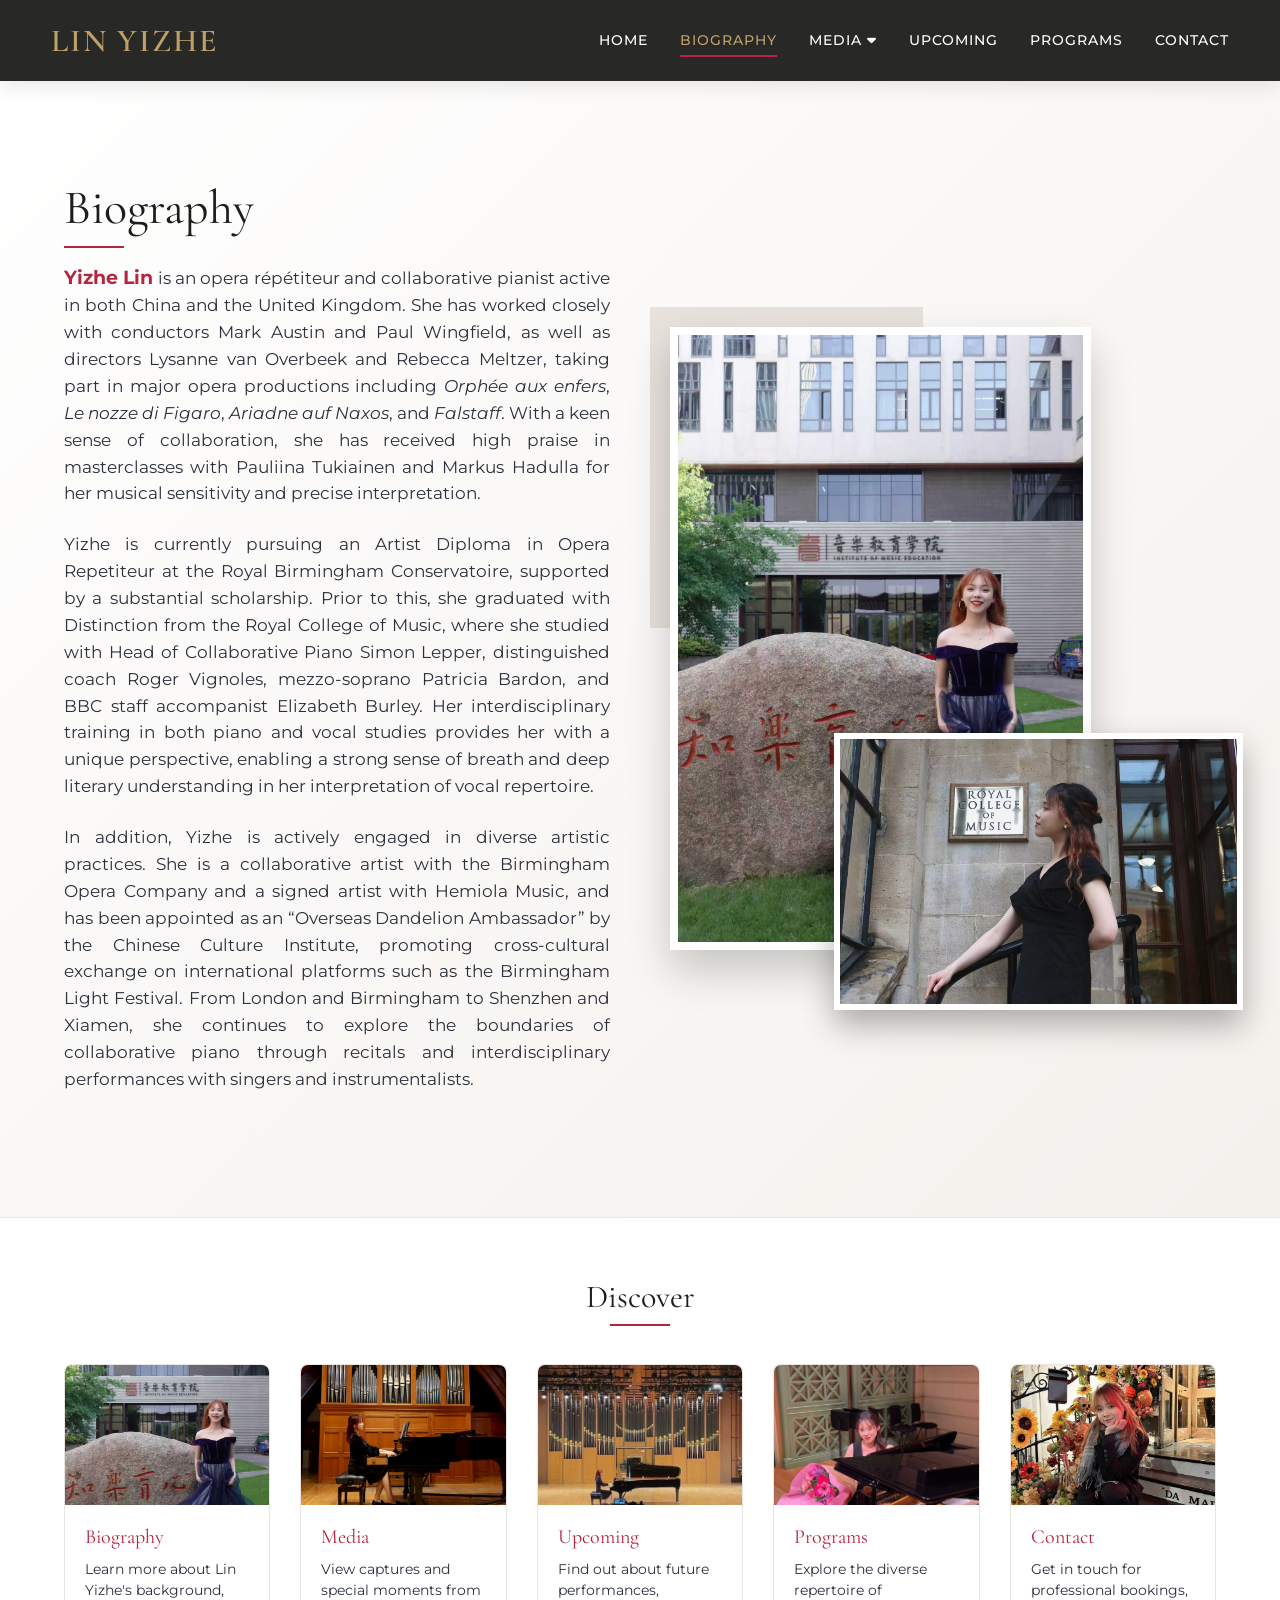
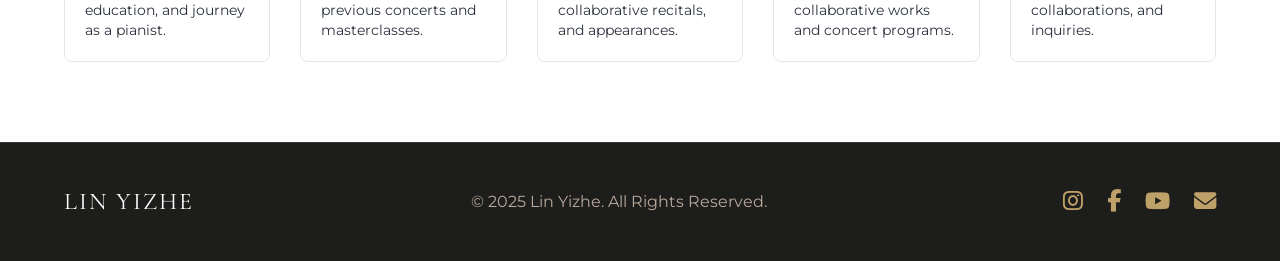
==== commit b8ca38be: "更新说明" ====
--- a/biography.html
+++ b/biography.html
@@ -92,7 +92,7 @@
                     </div>
                 </a>
                 <a href="programs.html" class="rich-card">
-                    <div class="rich-img" style="background-image: url('pic_01/Day_03.jpg'); background-position: center center;"></div>
+                    <div class="rich-img" style="background-image: url('pic_01/pgm_01.jpg'); background-position: center center;"></div>
                     <div class="rich-content">
                         <h4>Programs</h4>
                         <p>Explore the diverse repertoire of collaborative works and concert programs.</p>
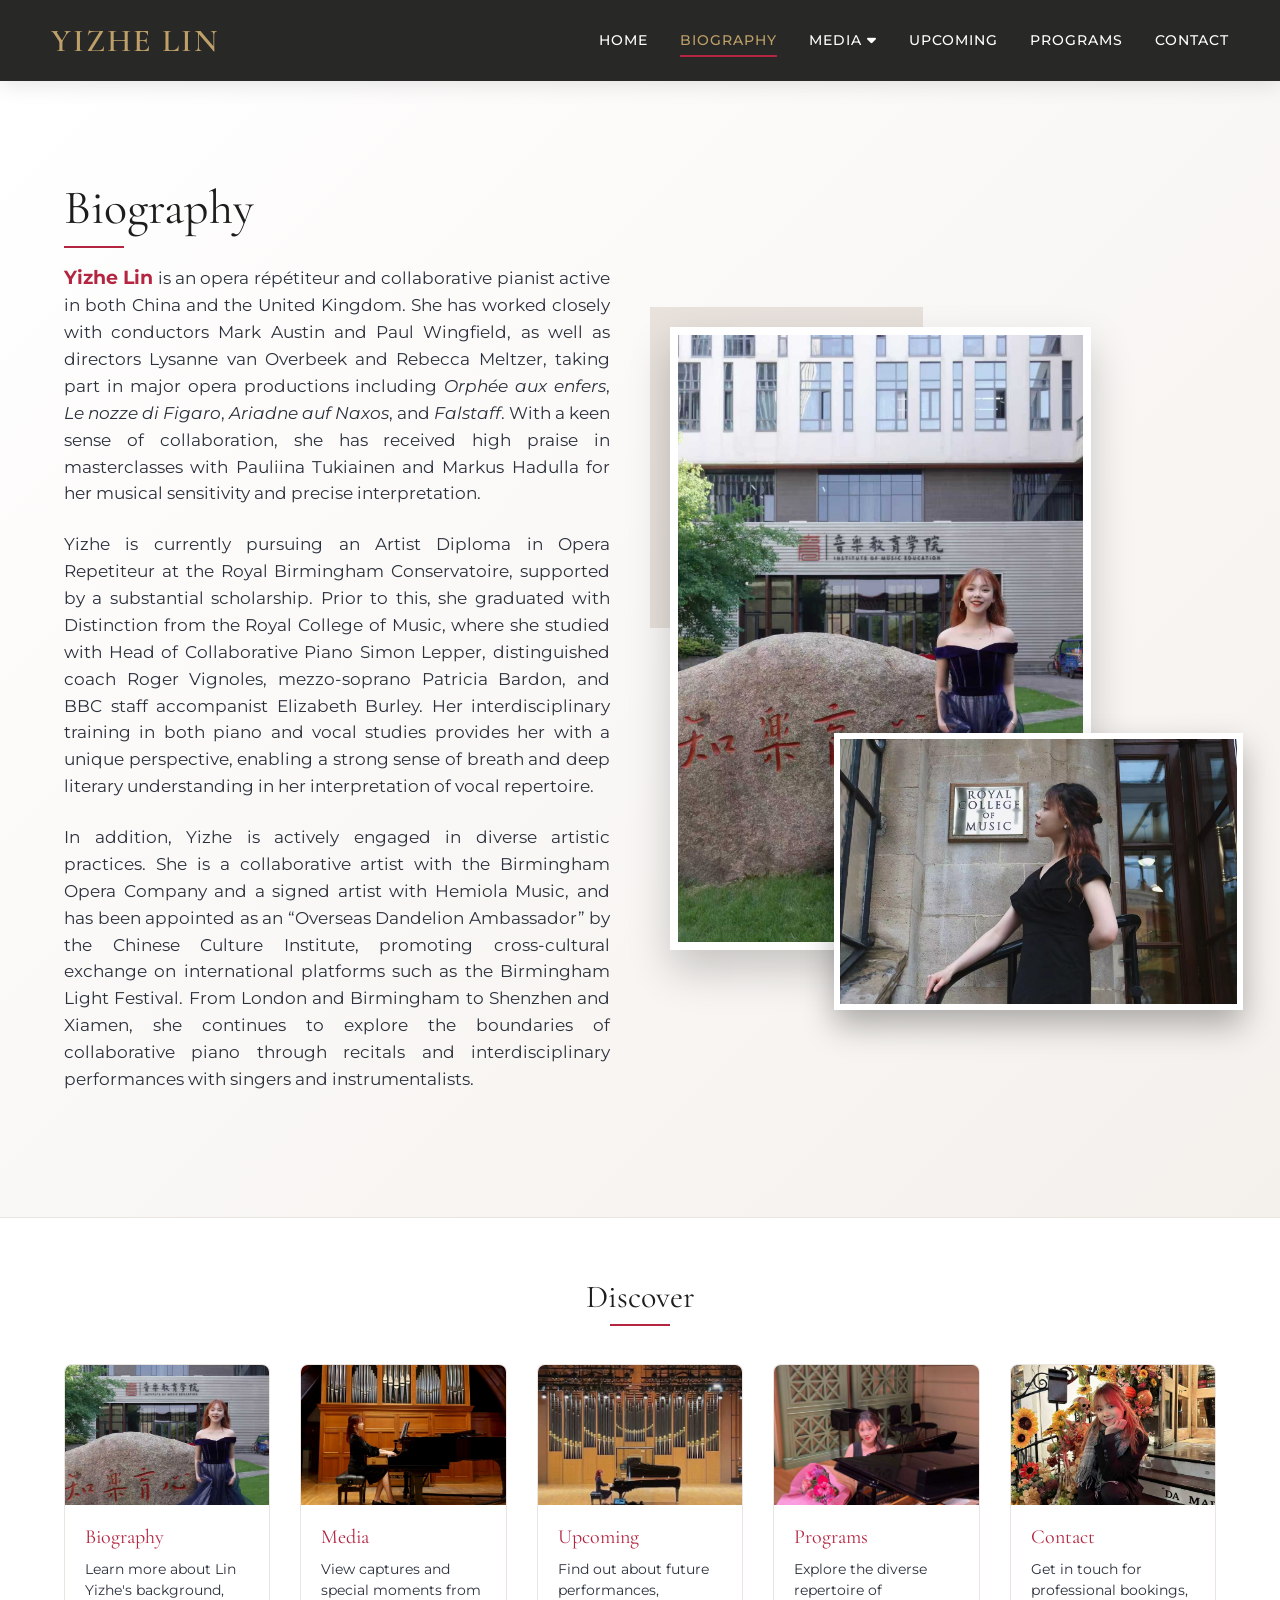
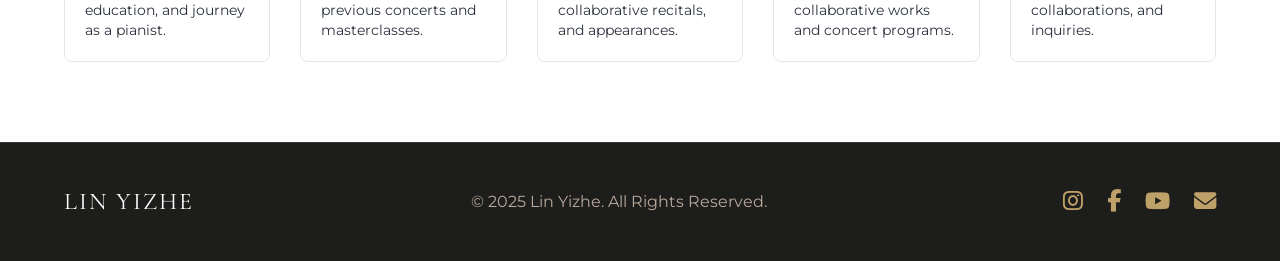
==== commit 94dd6320: "更新说明" ====
--- a/biography.html
+++ b/biography.html
@@ -1,23 +1,27 @@
 <!DOCTYPE html>
 <html lang="en">
+
 <head>
     <meta charset="UTF-8">
     <meta name="viewport" content="width=device-width, initial-scale=1.0">
     <meta name="description" content="Lin Yizhe is a Collaborative Pianist and Opera Repetiteur.">
-    <title>Lin Yizhe | Collaborative Pianist</title>
+    <title>Yizhe Lin | Collaborative Pianist</title>
     <!-- Fonts and Icons -->
     <link rel="preconnect" href="https://fonts.googleapis.com">
     <link rel="preconnect" href="https://fonts.gstatic.com" crossorigin>
-    <link href="https://fonts.googleapis.com/css2?family=Cormorant+Garamond:ital,wght@0,300;0,400;0,600;1,400&family=Montserrat:wght@300;400;500&display=swap" rel="stylesheet">
+    <link
+        href="https://fonts.googleapis.com/css2?family=Cormorant+Garamond:ital,wght@0,300;0,400;0,600;1,400&family=Montserrat:wght@300;400;500&display=swap"
+        rel="stylesheet">
     <link rel="stylesheet" href="https://cdnjs.cloudflare.com/ajax/libs/font-awesome/6.4.0/css/all.min.css">
     <link rel="stylesheet" href="style.css">
 </head>
+
 <body>
 
     <!-- Sticky Navigation -->
     <header id="header" class="header">
         <div class="nav-container">
-            <a href="index.html" class="logo">Lin Yizhe</a>
+            <a href="index.html" class="logo">Yizhe Lin</a>
             <nav class="nav-links">
                 <a href="index.html">Home</a>
                 <a href="biography.html">Biography</a>
@@ -40,91 +44,118 @@
         </div>
     </header>
 
-<main style="min-height: calc(100vh - 100px); padding-top: 80px;">
-    <!-- Biography Section -->
-    <section id="biography" class="biography">
-        <div class="container section-grid">
-            <div class="content-left fade-in-left">
-                <h2 class="section-title">Biography</h2>
-                <div class="bio-text">
-                    <p><strong>Yizhe Lin</strong> is an opera répétiteur and collaborative pianist active in both China and the United Kingdom. She has worked closely with conductors Mark Austin and Paul Wingfield, as well as directors Lysanne van Overbeek and Rebecca Meltzer, taking part in major opera productions including <em>Orphée aux enfers</em>, <em>Le nozze di Figaro</em>, <em>Ariadne auf Naxos</em>, and <em>Falstaff</em>. With a keen sense of collaboration, she has received high praise in masterclasses with Pauliina Tukiainen and Markus Hadulla for her musical sensitivity and precise interpretation.</p>
+    <main style="min-height: calc(100vh - 100px); padding-top: 80px;">
+        <!-- Biography Section -->
+        <section id="biography" class="biography">
+            <div class="container section-grid">
+                <div class="content-left fade-in-left">
+                    <h2 class="section-title">Biography</h2>
+                    <div class="bio-text">
+                        <p><strong>Yizhe Lin</strong> is an opera répétiteur and collaborative pianist active in both
+                            China and the United Kingdom. She has worked closely with conductors Mark Austin and Paul
+                            Wingfield, as well as directors Lysanne van Overbeek and Rebecca Meltzer, taking part in
+                            major opera productions including <em>Orphée aux enfers</em>, <em>Le nozze di Figaro</em>,
+                            <em>Ariadne auf Naxos</em>, and <em>Falstaff</em>. With a keen sense of collaboration, she
+                            has received high praise in masterclasses with Pauliina Tukiainen and Markus Hadulla for her
+                            musical sensitivity and precise interpretation.</p>
 
-                    <p>Yizhe is currently pursuing an Artist Diploma in Opera Repetiteur at the Royal Birmingham Conservatoire, supported by a substantial scholarship. Prior to this, she graduated with Distinction from the Royal College of Music, where she studied with Head of Collaborative Piano Simon Lepper, distinguished coach Roger Vignoles, mezzo-soprano Patricia Bardon, and BBC staff accompanist Elizabeth Burley. Her interdisciplinary training in both piano and vocal studies provides her with a unique perspective, enabling a strong sense of breath and deep literary understanding in her interpretation of vocal repertoire.</p>
+                        <p>Yizhe is currently pursuing an Artist Diploma in Opera Repetiteur at the Royal Birmingham
+                            Conservatoire, supported by a substantial scholarship. Prior to this, she graduated with
+                            Distinction from the Royal College of Music, where she studied with Head of Collaborative
+                            Piano Simon Lepper, distinguished coach Roger Vignoles, mezzo-soprano Patricia Bardon, and
+                            BBC staff accompanist Elizabeth Burley. Her interdisciplinary training in both piano and
+                            vocal studies provides her with a unique perspective, enabling a strong sense of breath and
+                            deep literary understanding in her interpretation of vocal repertoire.</p>
 
-                    <p>In addition, Yizhe is actively engaged in diverse artistic practices. She is a collaborative artist with the Birmingham Opera Company and a signed artist with Hemiola Music, and has been appointed as an “Overseas Dandelion Ambassador” by the Chinese Culture Institute, promoting cross-cultural exchange on international platforms such as the Birmingham Light Festival. From London and Birmingham to Shenzhen and Xiamen, she continues to explore the boundaries of collaborative piano through recitals and interdisciplinary performances with singers and instrumentalists.</p>
+                        <p>In addition, Yizhe is actively engaged in diverse artistic practices. She is a collaborative
+                            artist with the Birmingham Opera Company and a signed artist with Hemiola Music, and has
+                            been appointed as an “Overseas Dandelion Ambassador” by the Chinese Culture Institute,
+                            promoting cross-cultural exchange on international platforms such as the Birmingham Light
+                            Festival. From London and Birmingham to Shenzhen and Xiamen, she continues to explore the
+                            boundaries of collaborative piano through recitals and interdisciplinary performances with
+                            singers and instrumentalists.</p>
+                    </div>
+                </div>
+                <div class="image-right fade-in-right">
+                    <div class="image-wrapper">
+                        <!-- Overlapping image effect -->
+                        <img src="pic_01/Day_01.jpg" alt="Lin Yizhe Portrait" class="primary-img">
+                        <img src="pic_01/Day_02.jpg" alt="Lin Yizhe Portrait Secondary" class="secondary-img">
+                        <div class="accent-box"></div>
+                    </div>
                 </div>
             </div>
-            <div class="image-right fade-in-right">
-                <div class="image-wrapper">
-                    <!-- Overlapping image effect -->
-                    <img src="pic_01/Day_01.jpg" alt="Lin Yizhe Portrait" class="primary-img">
-                    <img src="pic_01/Day_02.jpg" alt="Lin Yizhe Portrait Secondary" class="secondary-img">
-                    <div class="accent-box"></div>
+        </section>
+
+        <!-- Explore More Section (Rich Cards) -->
+        <section class="explore-more">
+            <div class="container">
+                <h3 class="section-title centered" style="font-size: 2rem; margin-bottom: 3rem;">Discover</h3>
+                <div class="explore-grid rich">
+                    <a href="biography.html" class="rich-card">
+                        <div class="rich-img"
+                            style="background-image: url('pic_01/Day_01.jpg'); background-position: center center;">
+                        </div>
+                        <div class="rich-content">
+                            <h4>Biography</h4>
+                            <p>Learn more about Lin Yizhe's background, education, and journey as a pianist.</p>
+                        </div>
+                    </a>
+                    <a href="gallery.html" class="rich-card">
+                        <div class="rich-img" style="background-image: url('pic_01/con_00.jpg');"></div>
+                        <div class="rich-content">
+                            <h4>Media</h4>
+                            <p>View captures and special moments from previous concerts and masterclasses.</p>
+                        </div>
+                    </a>
+                    <a href="upcoming.html" class="rich-card">
+                        <div class="rich-img" style="background-image: url('pic_01/con_01.jpg');"></div>
+                        <div class="rich-content">
+                            <h4>Upcoming</h4>
+                            <p>Find out about future performances, collaborative recitals, and appearances.</p>
+                        </div>
+                    </a>
+                    <a href="programs.html" class="rich-card">
+                        <div class="rich-img"
+                            style="background-image: url('pic_01/pgm_01.jpg'); background-position: center center;">
+                        </div>
+                        <div class="rich-content">
+                            <h4>Programs</h4>
+                            <p>Explore the diverse repertoire of collaborative works and concert programs.</p>
+                        </div>
+                    </a>
+                    <a href="contact.html" class="rich-card">
+                        <div class="rich-img"
+                            style="background-image: url('pic_01/Day_04.jpg'); background-position: center center;">
+                        </div>
+                        <div class="rich-content">
+                            <h4>Contact</h4>
+                            <p>Get in touch for professional bookings, collaborations, and inquiries.</p>
+                        </div>
+                    </a>
                 </div>
             </div>
-        </div>
-    </section>
-
-    <!-- Explore More Section (Rich Cards) -->
-    <section class="explore-more">
-        <div class="container">
-            <h3 class="section-title centered" style="font-size: 2rem; margin-bottom: 3rem;">Discover</h3>
-            <div class="explore-grid rich">
-                <a href="biography.html" class="rich-card">
-                    <div class="rich-img" style="background-image: url('pic_01/Day_01.jpg'); background-position: center center;"></div>
-                    <div class="rich-content">
-                        <h4>Biography</h4>
-                        <p>Learn more about Lin Yizhe's background, education, and journey as a pianist.</p>
-                    </div>
-                </a>
-                <a href="gallery.html" class="rich-card">
-                    <div class="rich-img" style="background-image: url('pic_01/con_00.jpg');"></div>
-                    <div class="rich-content">
-                        <h4>Media</h4>
-                        <p>View captures and special moments from previous concerts and masterclasses.</p>
-                    </div>
-                </a>
-                <a href="upcoming.html" class="rich-card">
-                    <div class="rich-img" style="background-image: url('pic_01/con_01.jpg');"></div>
-                    <div class="rich-content">
-                        <h4>Upcoming</h4>
-                        <p>Find out about future performances, collaborative recitals, and appearances.</p>
-                    </div>
-                </a>
-                <a href="programs.html" class="rich-card">
-                    <div class="rich-img" style="background-image: url('pic_01/pgm_01.jpg'); background-position: center center;"></div>
-                    <div class="rich-content">
-                        <h4>Programs</h4>
-                        <p>Explore the diverse repertoire of collaborative works and concert programs.</p>
-                    </div>
-                </a>
-                <a href="contact.html" class="rich-card">
-                    <div class="rich-img" style="background-image: url('pic_01/Day_04.jpg'); background-position: center center;"></div>
-                    <div class="rich-content">
-                        <h4>Contact</h4>
-                        <p>Get in touch for professional bookings, collaborations, and inquiries.</p>
-                    </div>
-                </a>
-            </div>
-        </div>
-    </section>
-</main>
+        </section>
+    </main>
     <footer class="footer">
         <div class="container">
             <div class="footer-content">
                 <div class="brand">Lin Yizhe</div>
                 <div class="copyright">&copy; 2025 Lin Yizhe. All Rights Reserved.</div>
                 <div class="socials">
-                    <a href="#" target="_blank" aria-label="Instagram"><i class="fab fa-instagram"></i></a>
-                    <a href="#" target="_blank" aria-label="Facebook"><i class="fab fa-facebook-f"></i></a>
-                    <a href="#" target="_blank" aria-label="YouTube"><i class="fab fa-youtube"></i></a>
+                    <a href="https://www.instagram.com/yizhelin1102?igsh=MWNqbjdmenQ5Z2txcg%3D%3D&utm_source=qr"
+                        target="_blank" aria-label="Instagram"><i class="fab fa-instagram"></i></a>
+                    <a href="https://www.facebook.com/share/1EGCfntgxn/?mibextid=wwXIfr" target="_blank"
+                        aria-label="Facebook"><i class="fab fa-facebook-f"></i></a>
+                    <a href="http://www.youtube.com/@yizhelin7931" target="_blank" aria-label="YouTube"><i
+                            class="fab fa-youtube"></i></a>
                     <a href="mailto:13651405618@163.com" aria-label="Email"><i class="fas fa-envelope"></i></a>
                 </div>
             </div>
         </div>
     </footer>
 
-    
+
     <!-- Lightbox Modal -->
     <div id="lightbox" class="lightbox">
         <span class="lightbox-close">&times;</span>
@@ -133,4 +164,5 @@
 
     <script src="script.js"></script>
 </body>
-</html>
+
+</html>
--- a/style.css
+++ b/style.css
@@ -423,53 +423,163 @@
 }
 
 /* ==========================================================================
+   Testimonial Section
+   ========================================================================== */
+.testimonial-section {
+    background-color: var(--color-white);
+    padding: 60px 0 40px 0;
+}
+
+.testimonial-container {
+    max-width: 900px;
+    margin: 0 auto;
+    display: flex;
+    flex-direction: column;
+    gap: 50px;
+}
+
+.quote-block {
+    display: flex;
+    flex-direction: column;
+}
+
+.artistic-quote {
+    font-family: var(--font-heading);
+    font-style: italic;
+    font-size: 2.6rem;
+    color: var(--color-gold);
+    line-height: 1.4;
+    text-align: left;
+    text-shadow: 1px 1px 2px rgba(0, 0, 0, 0.05);
+    margin: 0;
+}
+
+.quote-author {
+    font-family: var(--font-body);
+    font-size: 0.9rem;
+    color: var(--color-warm-grey);
+    margin-top: 25px;
+    text-align: right;
+    display: flex;
+    flex-direction: column;
+    align-items: flex-end;
+    gap: 4px;
+}
+
+.quote-author-name {
+    font-family: var(--font-heading);
+    font-size: 1.6rem;
+    font-style: italic;
+    font-weight: 700;
+    letter-spacing: 0.5px;
+    color: #414138;
+}
+
+.quote-author-title {
+    font-size: 1rem;
+    letter-spacing: 1.4px;
+    text-transform: uppercase;
+    color: var(--color-crimson);
+}
+
+@media (max-width: 768px) {
+    .artistic-quote {
+        font-size: 1.6rem;
+    }
+
+    .testimonial-container {
+        gap: 40px;
+    }
+}
+
+/* ==========================================================================
    Programs Section
    ========================================================================== */
 .programs {
     background-color: var(--color-white);
 }
 
-.programs-grid {
-    display: grid;
-    grid-template-columns: repeat(auto-fit, minmax(280px, 1fr));
-    gap: 30px;
+.programs-list {
+    display: flex;
+    flex-direction: column;
+    gap: 20px;
     margin-top: 40px;
 }
 
-.program-card {
-    background: #fbfbfb;
-    border: 1px solid rgba(185, 169, 156, 0.5);
-    padding: 30px;
-    border-radius: 6px;
-    transition: transform var(--transition-medium), box-shadow var(--transition-medium);
-}
-
-.program-card:hover {
-    transform: translateY(-5px);
-    box-shadow: 0 10px 30px rgba(185, 169, 156, 0.3);
-}
-
-.program-card h3 {
-    font-size: 1.5rem;
+.program-row {
+    flex-direction: column;
+    align-items: flex-start;
+    text-decoration: none;
+    color: inherit;
+}
+
+.program-row .event-header {
+    display: flex;
+    width: 100%;
+    align-items: flex-start;
+    flex-wrap: wrap;
+    gap: 0;
+}
+
+.program-row .event-details {
+    flex: 1;
+    padding: 0;
+    min-width: 100%;
+}
+
+.program-row .event-details h4 {
+    font-size: 1.7rem;
+    margin-bottom: 5px;
+}
+
+.program-row .event-details p {
+    color: var(--color-blue-grey);
+    font-size: 1.2rem;
+    line-height: 1.6;
+}
+
+.program-row-details {
+    margin-top: 30px;
+    padding-top: 20px;
+    border-top: 1px solid rgba(0, 0, 0, 0.05);
+    width: 100%;
+}
+
+.program-row-details h5 {
+    font-family: var(--font-heading);
+    font-size: 1.6rem;
+    font-weight: 600;
+    margin-bottom: 15px;
+    color: var(--color-crimson);
+}
+
+.program-row .program-content {
+    display: flex;
+    flex-wrap: wrap;
+    gap: 40px;
+    align-items: flex-start;
+}
+
+.program-row .program-text {
+    flex: 1;
+    min-width: 280px;
+}
+
+.program-row .program-text p {
+    margin-top: 20px;
     color: var(--color-black);
-    margin-bottom: 20px;
-    padding-bottom: 10px;
-    border-bottom: 1px solid var(--color-crimson);
-}
-
-.program-card ul {
-    list-style: none;
-}
-
-.program-card li {
     font-size: 1rem;
-    color: var(--color-blue-grey);
-    padding: 8px 0;
-    border-bottom: 1px solid rgba(0, 0, 0, 0.05);
-}
-
-.program-card li:last-child {
-    border-bottom: none;
+    line-height: 1.8;
+}
+
+.program-row-cta {
+    display: block;
+    width: fit-content;
+    margin-top: 18px;
+    margin-left: auto;
+    margin-right: auto;
+    pointer-events: none;
+    font-size: 0.9rem;
 }
 
 /* ==========================================================================
@@ -503,10 +613,10 @@
 
 .event-date {
     font-family: var(--font-heading);
-    font-size: 1.2rem;
+    font-size: 1.7rem;
     color: var(--color-crimson);
     font-weight: 600;
-    min-width: 120px;
+    min-width: 140px;
 }
 
 .event-details {
@@ -515,18 +625,19 @@
 }
 
 .event-details h4 {
-    font-size: 1.2rem;
+    font-size: 1.65rem;
     margin-bottom: 5px;
 }
 
 .event-details p {
     color: var(--color-blue-grey);
-    font-size: 0.95rem;
+    font-size: 1.18rem;
+    line-height: 1.7;
 }
 
 .cta-button.small {
     padding: 10px 20px;
-    font-size: 0.8rem;
+    font-size: 0.88rem;
 }
 
 @media (max-width: 768px) {
@@ -1282,7 +1393,8 @@
 .carousel-wrapper {
     display: flex;
     overflow-x: hidden;
-    scroll-behavior: auto; /* Required for continuous JS auto-scroll */
+    scroll-behavior: auto;
+    /* Required for continuous JS auto-scroll */
     gap: 15px;
     padding-bottom: 20px;
 }
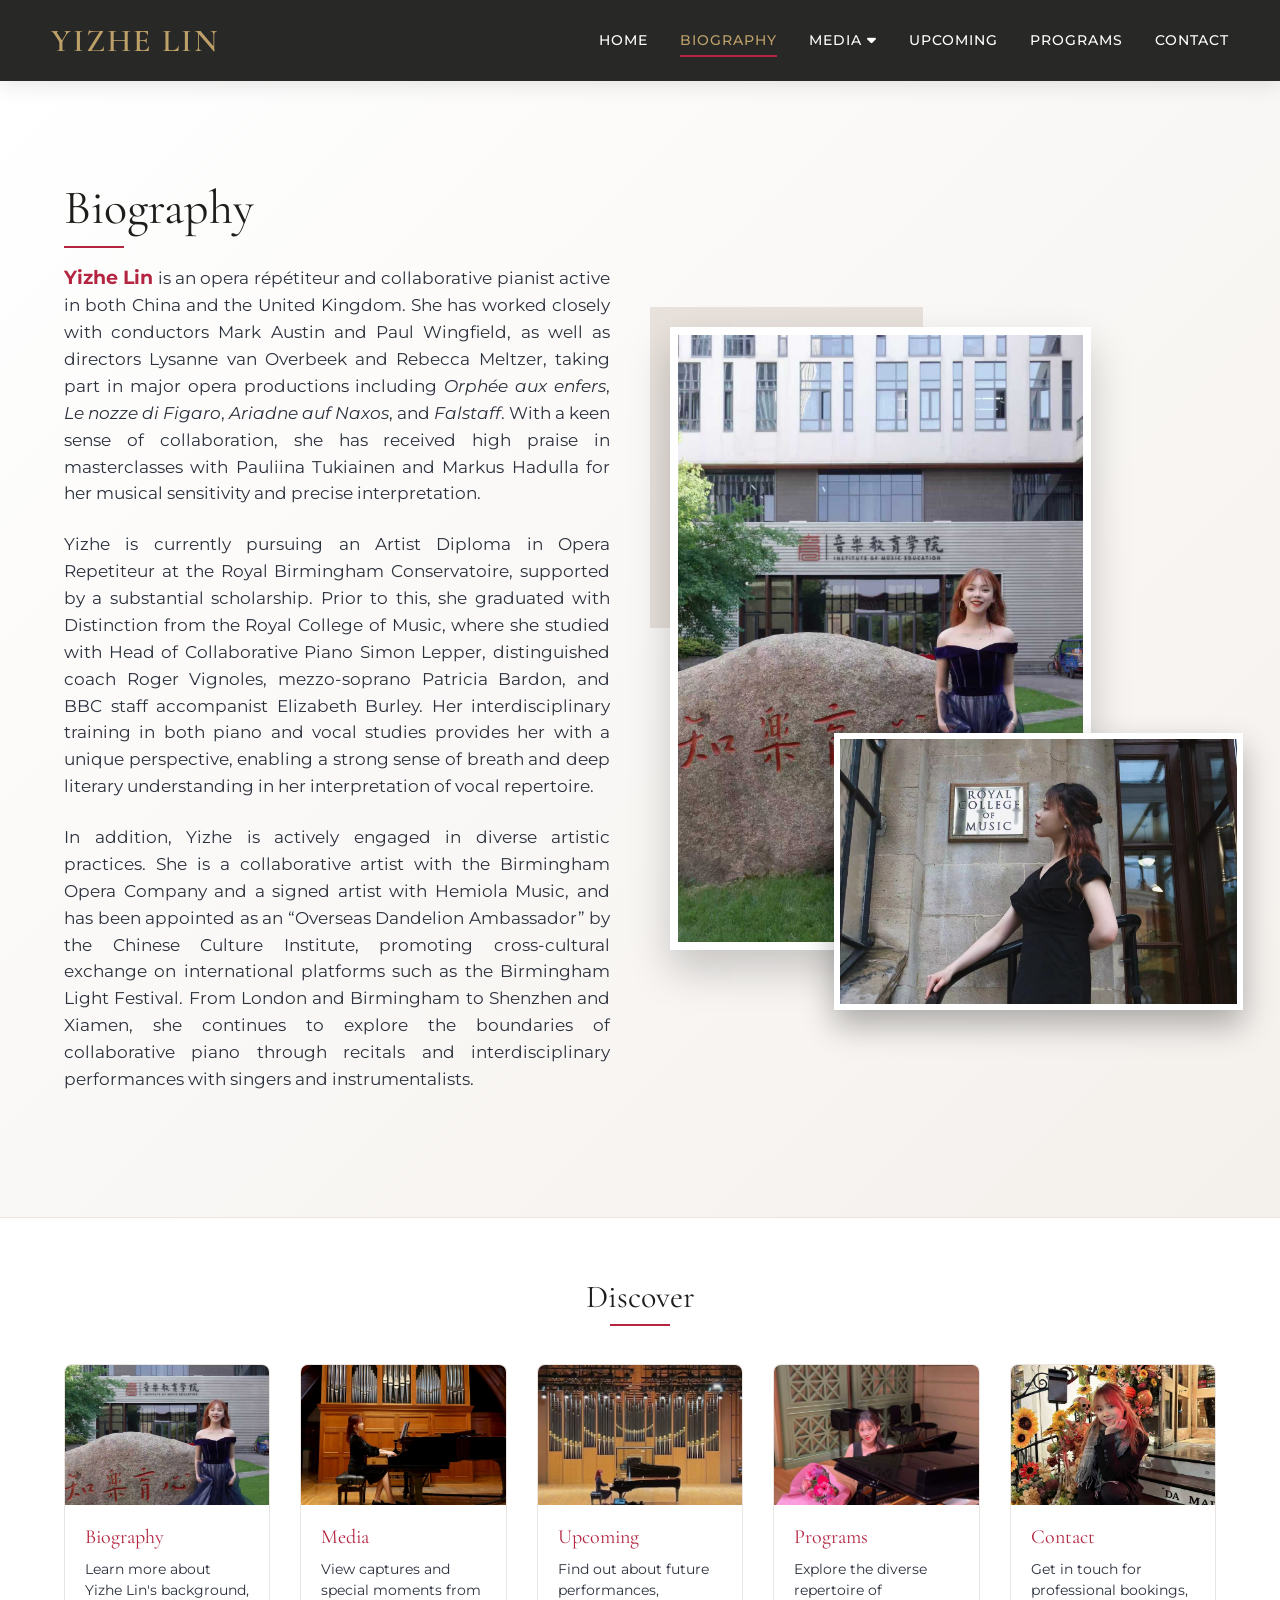
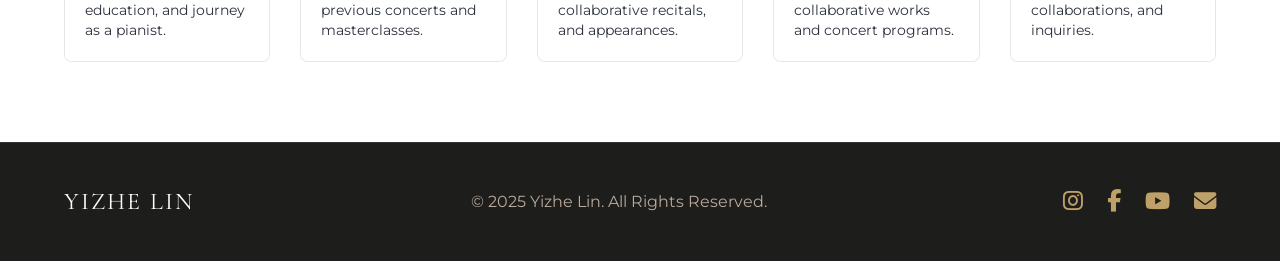
==== commit 1452aa78: "更新说明" ====
--- a/biography.html
+++ b/biography.html
@@ -57,7 +57,8 @@
                             major opera productions including <em>Orphée aux enfers</em>, <em>Le nozze di Figaro</em>,
                             <em>Ariadne auf Naxos</em>, and <em>Falstaff</em>. With a keen sense of collaboration, she
                             has received high praise in masterclasses with Pauliina Tukiainen and Markus Hadulla for her
-                            musical sensitivity and precise interpretation.</p>
+                            musical sensitivity and precise interpretation.
+                        </p>
 
                         <p>Yizhe is currently pursuing an Artist Diploma in Opera Repetiteur at the Royal Birmingham
                             Conservatoire, supported by a substantial scholarship. Prior to this, she graduated with
@@ -98,7 +99,7 @@
                         </div>
                         <div class="rich-content">
                             <h4>Biography</h4>
-                            <p>Learn more about Lin Yizhe's background, education, and journey as a pianist.</p>
+                            <p>Learn more about Yizhe Lin's background, education, and journey as a pianist.</p>
                         </div>
                     </a>
                     <a href="gallery.html" class="rich-card">
@@ -140,8 +141,8 @@
     <footer class="footer">
         <div class="container">
             <div class="footer-content">
-                <div class="brand">Lin Yizhe</div>
-                <div class="copyright">&copy; 2025 Lin Yizhe. All Rights Reserved.</div>
+                <div class="brand">Yizhe Lin</div>
+                <div class="copyright">&copy; 2025 Yizhe Lin. All Rights Reserved.</div>
                 <div class="socials">
                     <a href="https://www.instagram.com/yizhelin1102?igsh=MWNqbjdmenQ5Z2txcg%3D%3D&utm_source=qr"
                         target="_blank" aria-label="Instagram"><i class="fab fa-instagram"></i></a>
